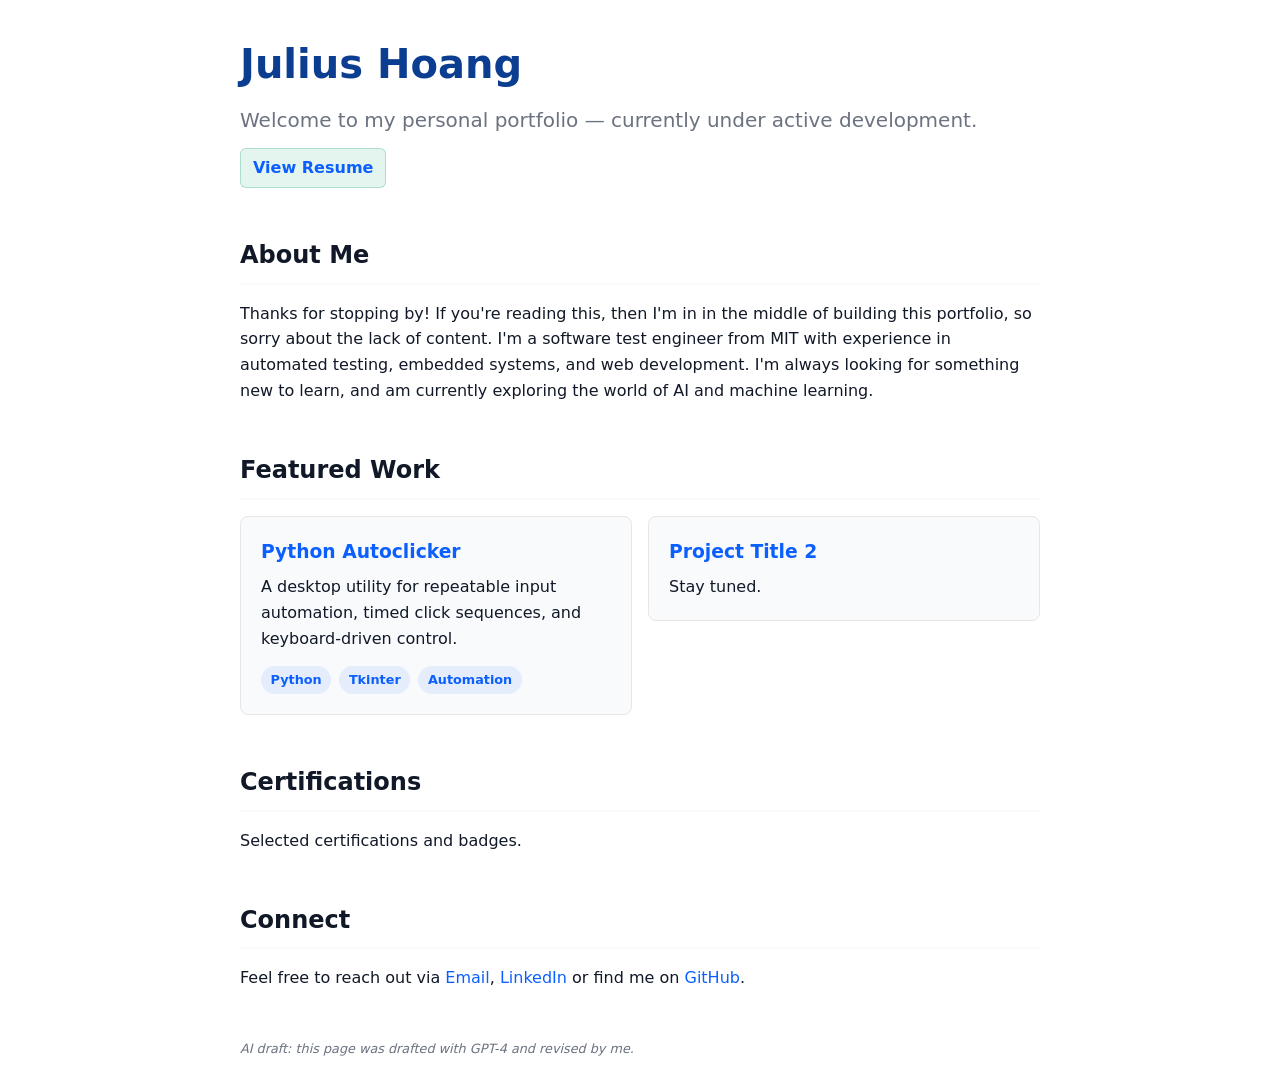
==== public/index.html @ 0cc6cc33 "initial" ====
<!DOCTYPE html>
<html lang="en">
<head>
  <meta charset="UTF-8" />
  <meta name="viewport" content="width=device-width, initial-scale=1.0" />
  <title>Julius | Portfolio</title>
  <link rel="stylesheet" href="./styles.css">
</head>
<body>
  <div class="container">
    <header>
      <h1>Julius Hoang</h1>
      <p class="subtitle">Welcome to my personal portfolio — currently under active development.</p>
      <p><a class="resume-link" href="./Julius_Hoang_MIT_SDET_Automation_Resume.pdf" target="_blank" rel="noopener noreferrer">View Resume</a></p>
    </header>

    <section id="about">
      <h2>About Me</h2>
      <p>
        Thanks for stopping by! If you're reading this, then I'm in in the middle of building 
        this portfolio, so sorry about the lack of content. 
        I'm a software test engineer from MIT with experience in automated testing, embedded systems, and web development.
        I'm always looking for something new to learn, and am currently exploring the world of AI and machine learning.
      </p>
    </section>

    <section id="projects">
      <h2>Featured Work</h2>
      <div class="grid">
        <a class="card-link" href="./project1-devlog.html" target="_self" rel="noopener noreferrer">
          <div class="card">
            <h3>Python Autoclicker</h3>
            <p>A desktop utility for repeatable input automation, timed click sequences, and keyboard-driven control.</p>
            <div class="project-meta">
              <span class="tag">Python</span>
              <span class="tag">Tkinter</span>
              <span class="tag">Automation</span>
            </div>
          </div>
        </a>
        <a class="card-link" href="./project2-devlog.html" target="_self" rel="noopener noreferrer">
          <div class="card">
            <h3>Project Title 2</h3>
            <p>Stay tuned.</p>
          </div>
        </a>
      </div>
    </section>

    <section id="certifications">
      <h2>Certifications</h2>
      <p>Selected certifications and badges.</p>
      <div class="cert-badges">
        <div data-iframe-width="150" data-iframe-height="270" data-share-badge-id="59e38c7b-6afa-4da2-9ddd-4537e52837db" data-share-badge-host="https://www.credly.com"></div>
        <script type="text/javascript" async src="//cdn.credly.com/assets/utilities/embed.js"></script>
      </div>
    </section>

    <section id="contact">
      <h2>Connect</h2>
      <p>Feel free to reach out via <a href="mailto:juliush123@hotmail.com">Email</a>, <a href="https://www.linkedin.com/in/jghoang" target="_blank" rel="noopener noreferrer">LinkedIn</a> or find me on <a href="https://github.com/jghoang1" target="_blank" rel="noopener noreferrer">GitHub</a>.</p>
    </section>

    <p class="ai-disclaimer">
      AI draft: this page was drafted with GPT-4 and revised by me.
    </p>
  </div>
</body>
</html>
---- public/styles.css ----
:root {
  --bg: #ffffff;
  --card-bg: #f8fafc; /* simple, consistent card background */
  --accent: #0b5fff; /* link and interactive accent */
  --heading-color: #0b3d91; /* separate color for large page headings (h1) */
  --text: #111827; /* very dark gray for body text */
  --muted: #6b7280; /* neutral gray for subtitles */
}

* {
  box-sizing: border-box;
  margin: 0;
  padding: 0;
}

body {
  font-family: system-ui, -apple-system, BlinkMacSystemFont, 'Segoe UI', Roboto, sans-serif;
  background-color: var(--bg);
  color: var(--text);
  line-height: 1.6;
  padding: 2rem 1rem;
}

.container {
  max-width: 800px;
  margin: 0 auto;
}

header {
  margin-bottom: 3rem;
}

h1 {
  font-size: 2.5rem;
  color: var(--heading-color);
  margin-bottom: 0.5rem;
}

.subtitle {
  font-size: 1.25rem;
  color: var(--muted);
}

section {
  margin-bottom: 3rem;
}

h2 {
  font-size: 1.5rem;
  border-bottom: 2px solid var(--card-bg);
  padding-bottom: 0.5rem;
  margin-bottom: 1rem;
}

.grid {
  display: grid;
  grid-template-columns: repeat(auto-fit, minmax(250px, 1fr));
  gap: 1rem;
}

.card {
  background-color: var(--card-bg);
  padding: 1.25rem;
  border-radius: 8px;
  border: 1px solid #e6e6e6;
}

.card h3 {
  color: var(--accent);
  margin-bottom: 0.5rem;
}

.project-meta {
  display: flex;
  flex-wrap: wrap;
  gap: 0.5rem;
  margin-top: 0.9rem;
}

.project-image {
  display: block;
  width: 100%;
  max-width: 640px;
  margin: 1.5rem auto;
  border-radius: 12px;
  border: 1px solid #dfe7f1;
  box-shadow: 0 10px 24px rgba(15, 23, 42, 0.08);
}

.tag {
  display: inline-block;
  padding: 0.25rem 0.6rem;
  border-radius: 999px;
  background: rgba(11, 95, 255, 0.08);
  color: var(--accent);
  font-size: 0.8rem;
  font-weight: 600;
}

a {
  color: var(--accent);
  text-decoration: none;
}

a:hover {
  text-decoration: underline;
}

.ai-disclaimer {
  margin-top: 2rem;
  font-size: 0.8rem;
  color: var(--muted);
  font-style: italic;
}

.resume-link {
  display: inline-block;
  margin-top: 0.75rem;
  background: rgba(36,162,116,0.12);
  color: var(--accent);
  padding: 0.4rem 0.75rem;
  border-radius: 6px;
  border: 1px solid rgba(36,162,116,0.28);
  font-weight: 600;
}

.resume-link:hover {
  background: rgba(36,162,116,0.18);
}

.card-link {
  text-decoration: none;
  color: inherit;
  display: block;
}

.card-link .card {
  transition: box-shadow 120ms ease;
}

.card-link:hover .card {
  /* keep hover subtle and simple: slight elevation via soft shadow only */
  box-shadow: 0 6px 18px rgba(16,24,40,0.04);
}

/* Accessibility: visible focus states for keyboard users */
a:focus-visible,
:focus-visible {
  outline: 3px solid rgba(11,95,255,0.18);
  outline-offset: 3px;
}

a:focus-visible,
.card-link:focus-visible,
.resume-link:focus-visible {
  outline: 3px solid rgba(11,95,255,0.22);
  outline-offset: 3px;
}
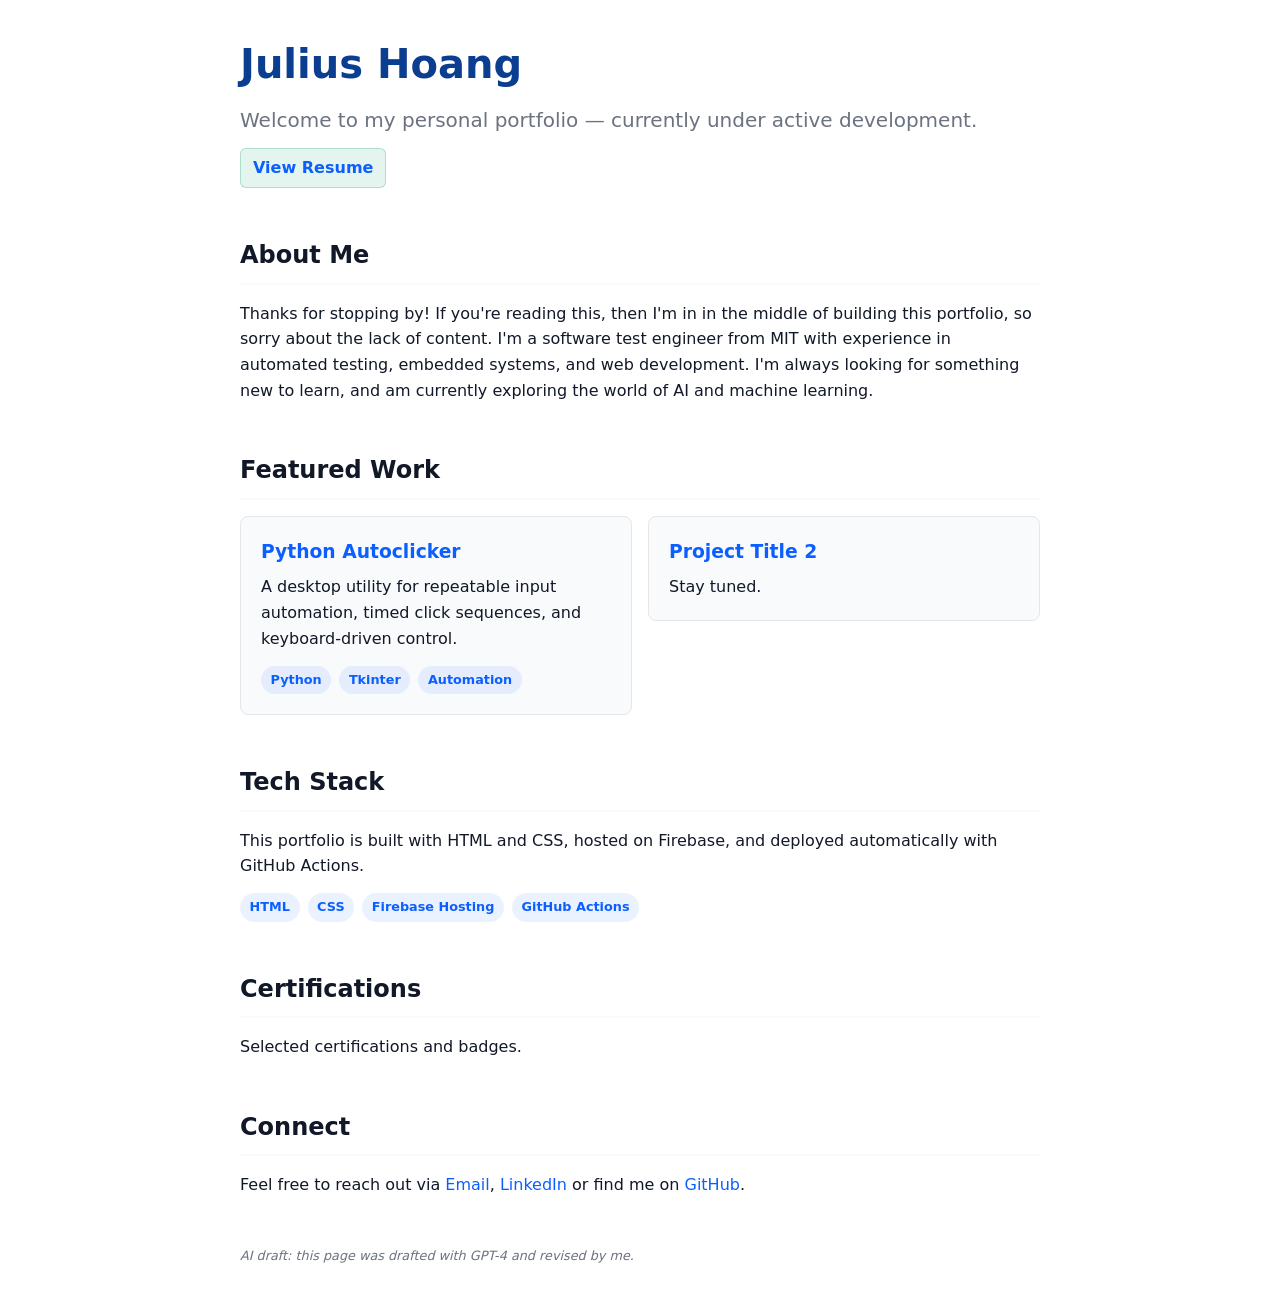
==== commit dc0a7a95: "Added short tech stack section" ====
--- a/public/index.html
+++ b/public/index.html
@@ -19,8 +19,9 @@
       <p>
         Thanks for stopping by! If you're reading this, then I'm in in the middle of building 
         this portfolio, so sorry about the lack of content. 
-        I'm a software test engineer from MIT with experience in automated testing, embedded systems, and web development.
-        I'm always looking for something new to learn, and am currently exploring the world of AI and machine learning.
+        I'm a software test engineer from MIT with experience in automated testing,
+        embedded systems, and web development. I'm always looking for something
+        new to learn, and am currently exploring the world of AI and machine learning.
       </p>
     </section>
 
@@ -47,6 +48,17 @@
       </div>
     </section>
 
+    <section id="tech-stack">
+      <h2>Tech Stack</h2>
+      <p>This portfolio is built with HTML and CSS, hosted on Firebase, and deployed automatically with GitHub Actions.</p>
+      <div class="project-meta">
+        <span class="tag">HTML</span>
+        <span class="tag">CSS</span>
+        <span class="tag">Firebase Hosting</span>
+        <span class="tag">GitHub Actions</span>
+      </div>
+    </section>
+
     <section id="certifications">
       <h2>Certifications</h2>
       <p>Selected certifications and badges.</p>
